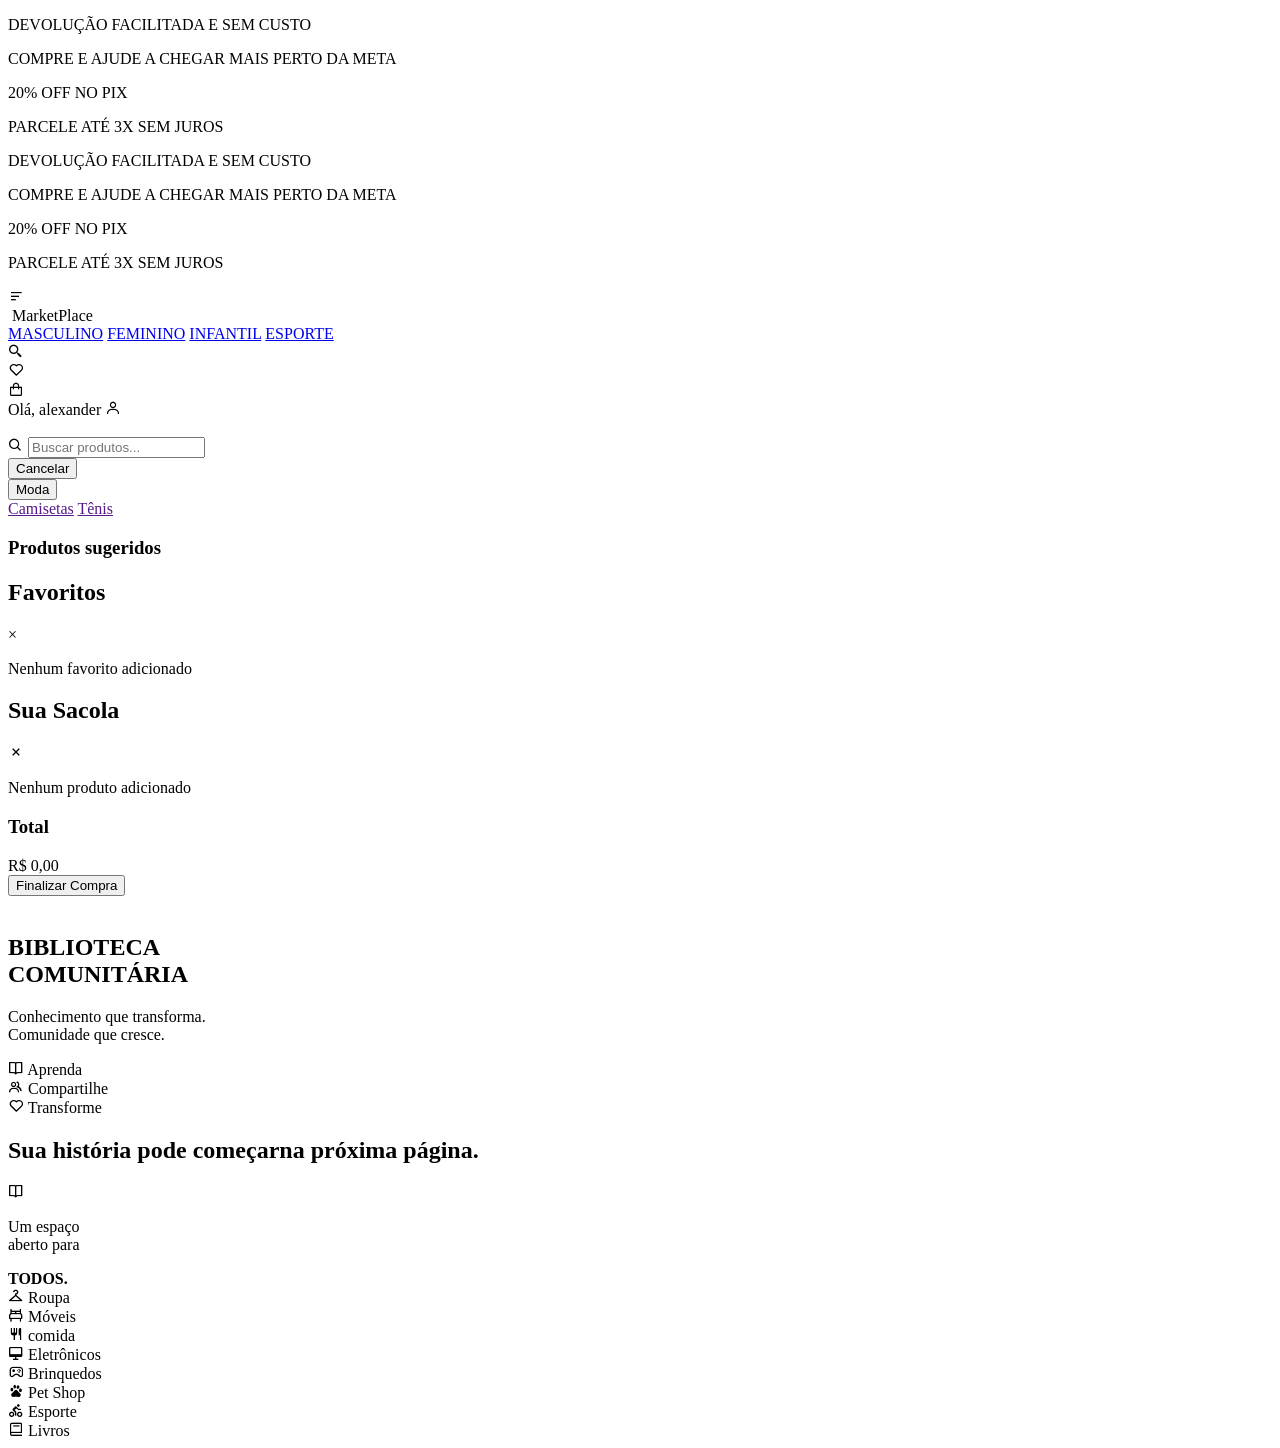
==== cliente/index.html @ d00f8515 "Create index.html" ====
<!DOCTYPE html>
<html lang="pt-br">

<head>
    <meta charset="UTF-8">
    <meta name="viewport" content="width=device-width, initial-scale=1.0">
    <link rel="stylesheet" href="/assets/css/telas.css">
    <link href="https://unpkg.com/boxicons@2.1.4/css/boxicons.min.css" rel="stylesheet" />
    <title>Document</title>
</head>

<body>

    <!-- ===================== TOPO FIXO ===================== -->
    <div class="top-fixed">

        <!-- BARRA DE OFERTAS -->
        <div class="offers-bar">
            <div class="promo-track">
                <div class="promo">
                    <p>DEVOLUÇÃO FACILITADA E SEM CUSTO</p>
                    <p>COMPRE E AJUDE A CHEGAR MAIS PERTO DA META</p>
                    <p><span>20%</span> OFF NO PIX</p>
                    <p>PARCELE ATÉ 3X SEM JUROS</p>
                </div>
                <div class="promo">
                    <p>DEVOLUÇÃO FACILITADA E SEM CUSTO</p>
                    <p>COMPRE E AJUDE A CHEGAR MAIS PERTO DA META</p>
                    <p><span>20%</span> OFF NO PIX</p>
                    <p>PARCELE ATÉ 3X SEM JUROS</p>
                </div>
            </div>
        </div>

        <!-- MENU PRINCIPAL -->
        <nav class="main-header">
            <div class="menu-toggle">
                <i class='bx bx-menu-alt-left'></i>
            </div>
            <div class="logo">
                <img src="assets/img/marketplace.png" alt="">
                <span>MarketPlace</span>
            </div>
            <div class="main-nav">
                <a href="#">MASCULINO</a>
                <a href="#">FEMININO</a>
                <a href="#">INFANTIL</a>
                <a href="#">ESPORTE</a>
            </div>
            <div class="header-icons">
                <i class='bx bx-search-alt-2 search-btn'></i>
                <div class="favorite-menu">
                    <i class='bx bx-heart' id="favBtn"></i>
                    <span id="favCount">0</span>
                </div>
                <i class='bx bx-shopping-bag' id="bagBtn"></i>
                <div class="perfil-menu">
                    <span>Olá, alexander</span>
                    <i class='bx bx-user'></i>
                </div>
            </div>
        </nav>
    </div>

    <!-- ===================== BUSCA ===================== -->
    <div class="search-container">
        <div class="search-header">
            <div class="search-logo">
                <img src="assets/img/marketplace.png" alt="">
            </div>
            <div class="search-input-area">
                <i class='bx bx-search'></i>
                <input type="text" class="search-box" placeholder="Buscar produtos...">
            </div>
            <button class="close-search">Cancelar</button>
        </div>
        <div class="search-products">
            <div class="search-layout">

                <aside class="sidebar-category active">
                    <button class="sidebar-btn">Moda</button>
                    <div class="sidebar-submenu">
                        <a href="">Camisetas</a>
                        <a href="">Tênis</a>
                    </div>
                </aside>
            </div>
            <h3>Produtos sugeridos</h3>
            <div class="products-space"></div>
        </div>
    </div>

    <!-- ===================== PAINEL FAVORITOS ===================== -->
    <div class="fav-panel">
        <div class="fav-top">
            <h2>Favoritos</h2>
            <span id="closeFav" class="close-fav">&times;</span>
        </div>
        <div id="favItems" class="favItems"></div>
    </div>

    <!-- ===================== PAINEL SACOLA ===================== -->
    <div class="bag-panel" id="bagPanel">
        <div class="bag-top">
            <h2>Sua Sacola</h2>
            <i class='bx bx-x close-bag' id="closeBag"></i>
        </div>
        <div class="bagItems" id="bagItems">
            <div class="empty-bag">
                <p>Nenhum produto adicionado</p>
            </div>
        </div>
        <div class="bag-footer">
            <div class="total">
                <h3>Total</h3>
                <span id="totalPrice">R$ 0,00</span>
            </div>
            <button class="finish-btn" id="finishBtn">Finalizar Compra</button>
        </div>
    </div>

    <!-- ===================== BANNERS ===================== -->
    <section class="banners">
        <div class="slide active slide1">

            <div class="biblioteca-img">
                <img src="../assets/img/biblioteca.jpeg" alt="">
            </div>

            <div class="overlay"></div>

            <div class="biblioteca-content1 animate-up">
                <h1>BIBLIOTECA <br> COMUNITÁRIA</h1>

                <p>Conhecimento que transforma. <br>Comunidade que cresce.</p>

                <div class="icones">
                    <div class="infor">
                        <i class="bx bx-book-open"></i>
                        <span>Aprenda</span>
                    </div>

                    <div class="infor">
                        <i class="bx bx-group"></i>
                        <span>Compartilhe</span>
                    </div>

                    <div class="infor">
                        <i class="bx bx-heart"></i>
                        <span>Transforme</span>
                    </div>
                </div>

                <h2>Sua história pode começar<span>na próxima página.</span></h2>
            </div>

            <div class="circulo-info ">
                <i class="bx bx-book-open"></i>
                <p>Um espaço <br>aberto para
                </p>
                <strong>TODOS.</strong>
            </div>

        </div>
    </section>

    <div class="categoria">
        <div class="opcoes">
            <i class='bx bx-closet'></i>
            <span>Roupa</span>
        </div>

        <div class="opcoes">
            <i class='bx bx-bed'></i>
            <span>Móveis</span>
        </div>

        <div class="opcoes">
            <i class='bx bx-restaurant'></i>
            <span>comida</span>
        </div>

        <div class="opcoes">
            <i class='bx bx-desktop'></i>
            <span>Eletrônicos</span>
        </div>

        <div class="opcoes">
            <i class='bx bx-joystick'></i>
            <span>Brinquedos</span>
        </div>

        <div class="opcoes">
            <i class='bx bxl-baidu'></i>
            <span>Pet Shop</span>
        </div>

        <div class="opcoes">
            <i class='bx bx-cycling'></i>
            <span>Esporte</span>
        </div>

        <div class="opcoes">
            <i class='bx bx-book'></i>
            <span>Livros</span>
        </div>
    </div>


    <!-- ===================== PRODUTOS 01 ===================== -->
    <section class="main-offers animate">
        <div class="container" id="produtos-container01"></div>
    </section>

    <script src="/assets/js/telas.js"></script>
    <script src="/assets/js/favorito.js"></script>
    <script src="/assets/js/sacola.js"></script>
</body>

</html>
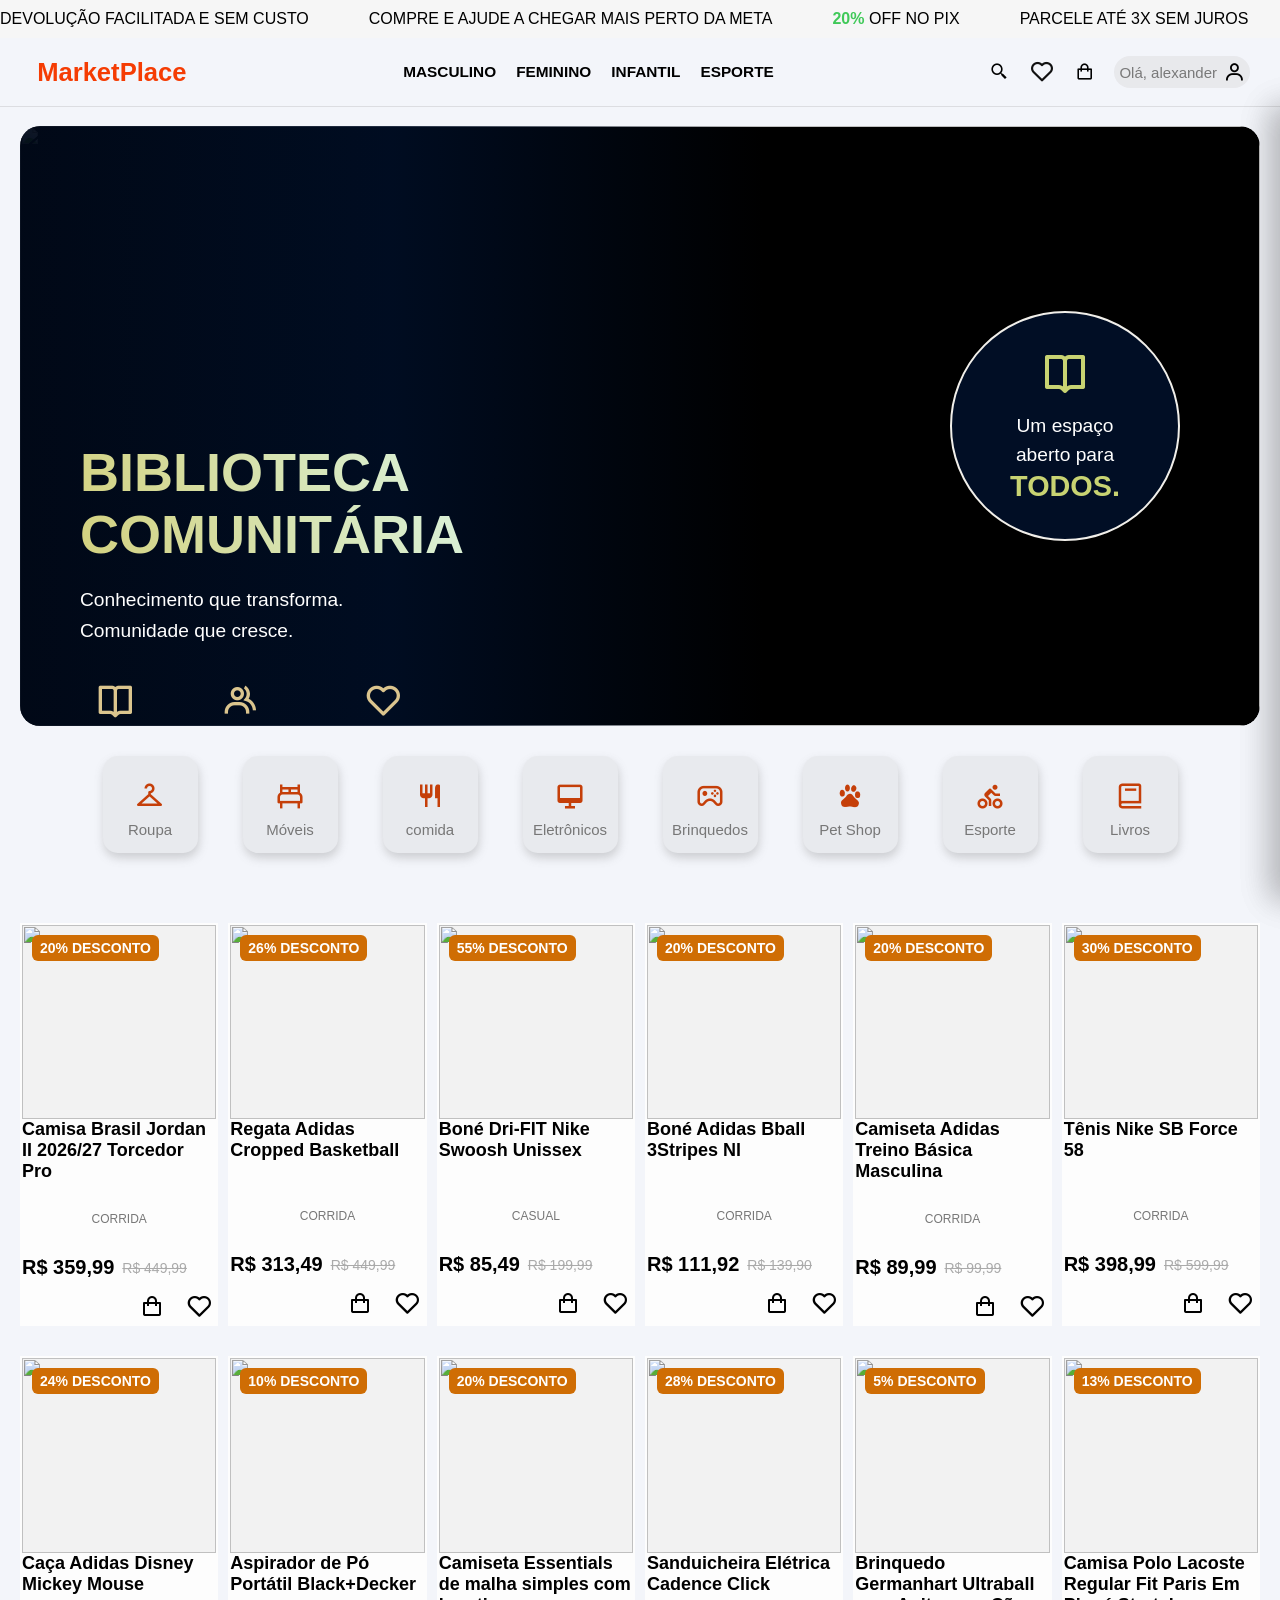
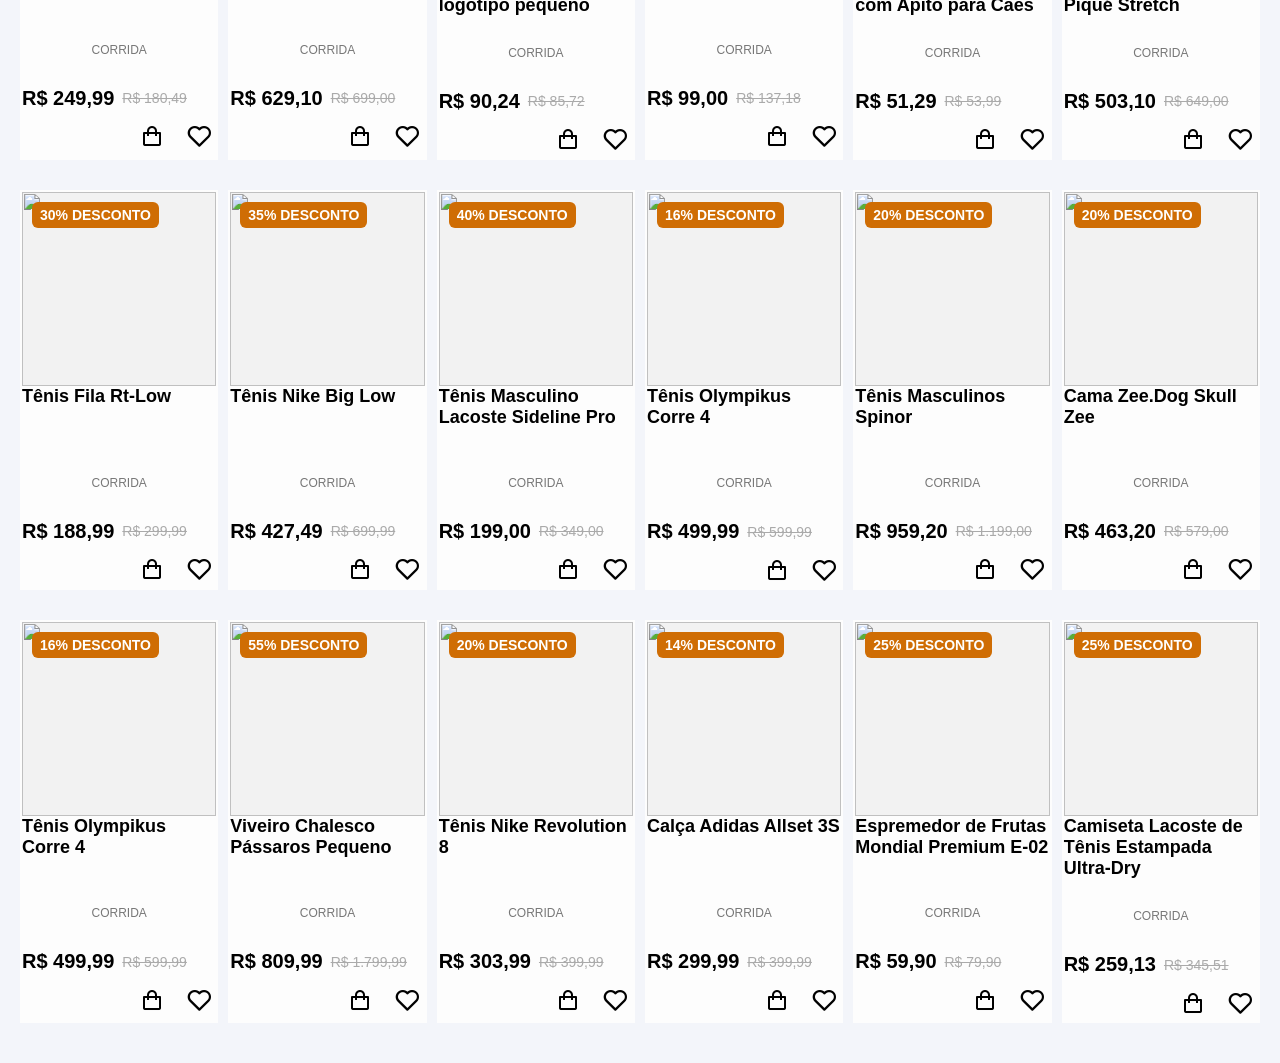
==== commit 88a1758e: "Update index.html" ====
--- a/cliente/index.html
+++ b/cliente/index.html
@@ -4,7 +4,7 @@
 <head>
     <meta charset="UTF-8">
     <meta name="viewport" content="width=device-width, initial-scale=1.0">
-    <link rel="stylesheet" href="/assets/css/telas.css">
+    <link rel="stylesheet" href="../assets/css/telas.css">
     <link href="https://unpkg.com/boxicons@2.1.4/css/boxicons.min.css" rel="stylesheet" />
     <title>Document</title>
 </head>
@@ -38,7 +38,7 @@
                 <i class='bx bx-menu-alt-left'></i>
             </div>
             <div class="logo">
-                <img src="assets/img/marketplace.png" alt="">
+                <img src="../assets/img/marketplace.png" alt="">
                 <span>MarketPlace</span>
             </div>
             <div class="main-nav">
@@ -66,7 +66,7 @@
     <div class="search-container">
         <div class="search-header">
             <div class="search-logo">
-                <img src="assets/img/marketplace.png" alt="">
+                <img src="../assets/img/marketplace.png" alt="">
             </div>
             <div class="search-input-area">
                 <i class='bx bx-search'></i>
@@ -212,9 +212,9 @@
         <div class="container" id="produtos-container01"></div>
     </section>
 
-    <script src="/assets/js/telas.js"></script>
-    <script src="/assets/js/favorito.js"></script>
-    <script src="/assets/js/sacola.js"></script>
+    <script src="../assets/js/telas.js"></script>
+    <script src="../assets/js/favorito.js"></script>
+    <script src="../assets/js/sacola.js"></script>
 </body>
 
 </html>
--- a/assets/css/telas.css
+++ b/assets/css/telas.css
@@ -0,0 +1,987 @@
+/* =============================================================
+   HOMES.CSS
+   ============================================================= */
+
+@import url('https://fonts.googleapis.com/css2?family=Bebas+Neue&family=Lobster+Two:ital,wght@0,400;0,700;1,400;1,700&family=Oswald:wght@200..700&family=Permanent+Marker&family=SN+Pro:ital,wght@0,200..900;1,200..900&display=swap');
+
+
+/* =============================================================
+   VARIÁVEIS GLOBAIS
+   ============================================================= */
+
+:root {
+    --cor-primaria: rgb(245, 60, 3);
+    --cor-hover: rgb(188, 131, 8);
+    --cor-fundo: #f3f5fa;
+    --cor-borda: #dcdde1;
+    --cor-sombra: rgba(0, 0, 0, 0.15);
+    --raio-painel: 18px;
+    --transicao: 0.3s ease;
+    --transicao-painel: 0.4s ease;
+}
+
+
+/* =============================================================
+   RESET BÁSICO
+   ============================================================= */
+
+* {
+    margin: 0;
+    padding: 0;
+    box-sizing: border-box;
+    font-family: Arial, Helvetica, sans-serif;
+}
+
+html,
+body {
+    overflow-x: hidden;
+}
+
+body {
+    background: var(--cor-fundo);
+    /* Compensa a altura do header fixo (barra de ofertas ~40px + menu ~66px) */
+    padding-top: 106px;
+}
+
+body.loading {
+    overflow: hidden;
+    height: 100vh;
+}
+
+
+/* =============================================================
+   BARRA DE OFERTAS (TICKER)
+   ============================================================= */
+
+.offers-bar {
+    overflow: hidden;
+    background: #f6f6f6;
+    padding: 10px 0;
+}
+
+.promo-track {
+    display: flex;
+    gap: 50px;
+    width: max-content;
+    animation: scroll 15s linear infinite;
+}
+
+.promo {
+    display: flex;
+    gap: 60px;
+}
+
+.promo p {
+    font-weight: 300;
+    color: black;
+}
+
+.promo span {
+    color: #40c959;
+    font-weight: bold;
+}
+
+@keyframes scroll {
+    from {
+        transform: translateX(0);
+    }
+
+    to {
+        transform: translateX(-50%);
+    }
+}
+
+
+
+/* =============================================================
+   HEADER & NAVEGAÇÃO
+   ============================================================= */
+
+.top-fixed {
+    position: fixed;
+    top: 0;
+    left: 0;
+    width: 100%;
+    z-index: 9999;
+    transition: transform 0.35s ease, box-shadow 0.35s ease;
+}
+
+/* Classe adicionada pelo JS ao rolar para baixo */
+.top-fixed.hidden {
+    transform: translateY(-100%);
+}
+
+/* Classe adicionada pelo JS ao sair do topo */
+.top-fixed.scrolled {
+    box-shadow: 0 4px 20px var(--cor-sombra);
+}
+
+/* .main-header é apenas layout interno — sem position próprio */
+.main-header {
+    display: flex;
+    align-items: center;
+    justify-content: space-between;
+    padding: 18px 30px;
+    border-bottom: 1px solid var(--cor-borda);
+    background: var(--cor-fundo);
+}
+
+.menu-toggle {
+    display: none;
+}
+
+.logo {
+    font-size: clamp(18px, 2vw, 28px);
+    font-weight: bold;
+    color: var(--cor-primaria);
+}
+
+.main-nav {
+    display: flex;
+    list-style: none;
+    gap: 20px;
+    font-size: clamp(14px, 1.2vw, 18px);
+}
+
+.main-nav a {
+    text-decoration: none;
+    color: black;
+    font-family: 'Fira Sans', sans-serif;
+    font-weight: 600;
+    transition: color var(--transicao);
+}
+
+.main-nav a:hover {
+    color: var(--cor-hover);
+}
+
+.header-icons {
+    display: flex;
+    align-items: center;
+    gap: 20px;
+    font-size: clamp(16px, 1.5vw, 22px);
+    color: black;
+    cursor: pointer;
+}
+
+.perfil-menu{
+    display: flex;
+    align-items: center;
+    padding: 5px;
+    background: #c3c1c13d;
+    border-radius: 50px;
+    gap: 6px;
+    cursor: pointer;
+}
+
+.perfil-menu i{
+    font-size: 22px;
+}
+
+.perfil-menu span{
+    font-size: 15px;
+    display: block;
+    font-weight: 500;
+    color: #797979;
+}
+
+.perfil-menu span:hover{
+    color: black;
+}
+
+
+/* =============================================================
+   BARRA DE PESQUISA
+   ============================================================= */
+
+.search-container {
+    position: fixed;
+    top: 0;
+    left: 0;
+    width: 100%;
+    height: 65vh;
+    background: #fff;
+    z-index: 99999;
+    transform: translateY(-100%);
+    transition: .5s ease;
+}
+
+.search-container.active {
+    transform: translateY(0);
+}
+
+.search-header {
+    width: 100%;
+    height: 90px;
+    display: flex;
+    align-items: center;
+    justify-content: space-between;
+    padding: 0 60px;
+    border-bottom: 1px solid #eee;
+}
+
+.search-logo img {
+    width: 45px;
+}
+
+.search-input-area {
+    width: 600px;
+    height: 55px;
+    background: #f5f5f5;
+    border-radius: 40px;
+    display: flex;
+    align-items: center;
+    padding: 0 20px;
+    gap: 10px;
+}
+
+.search-input-area i {
+    font-size: 22px;
+    color: #666;
+}
+
+.search-box {
+    width: 100%;
+    height: 100%;
+    border: none;
+    outline: none;
+    background: transparent;
+    font-size: 17px;
+}
+
+.close-search {
+    border: none;
+    background: none;
+    font-size: 16px;
+    cursor: pointer;
+}
+
+.search-products {
+    padding: 40px 60px;
+}
+
+.search-products h3 {
+    font-size: 22px;
+    margin-bottom: 20px;
+}
+
+.products-space {
+    width: 50%;
+    right: -15px;
+    height: 250px;
+    border-radius: 20px;
+    background: #f5f5f5;
+}
+
+.search-layout{
+    display: flex;
+    gap: 20px;
+    margin-top: 20px;
+    align-items: flex-start;
+
+}
+
+/* =============================================================
+   FAVORITOS — ESPECÍFICO
+   ============================================================= */
+
+.favorite-menu {
+    position: relative;
+    display: flex;
+    align-items: center;
+    justify-content: center;
+    cursor: pointer;
+}
+
+#favBtn {
+    font-size: 26px;
+    color: #111;
+    cursor: pointer;
+}
+
+#favCount {
+    position: absolute;
+    top: -8px;
+    right: -10px;
+    width: 20px;
+    height: 20px;
+    border-radius: 50%;
+    background: #ff4d00;
+    color: white;
+    font-size: 12px;
+    font-weight: bold;
+    display: none;
+    align-items: center;
+    justify-content: center;
+}
+
+.fav-item {
+    position: relative;
+}
+
+.fav-info .fav-price {
+    margin-bottom: 12px;
+}
+
+.fav-bag-btn {
+    width: fit-content;
+    border: none;
+    background: #111;
+    color: white;
+    padding: 10px 15px;
+    border-radius: 12px;
+    cursor: pointer;
+    display: flex;
+    align-items: center;
+    gap: 8px;
+    transition: var(--transicao);
+}
+
+.fav-bag-btn:hover {
+    background: #333;
+}
+
+.remove-fav {
+    position: absolute;
+    right: 15px;
+    bottom: 15px;
+    border: none;
+    background: transparent;
+    color: #d60000;
+    cursor: pointer;
+    font-size: 20px;
+}
+
+
+/* =============================================================
+   SACOLA — ESPECÍFICO
+   ============================================================= */
+
+.close-bag {
+    font-size: 28px;
+}
+
+.bag-info {
+    justify-content: space-between;
+}
+
+.bag-info .bag-price {
+    margin-top: 6px;
+}
+
+.quantity {
+    display: flex;
+    align-items: center;
+    gap: 10px;
+    margin-top: 12px;
+}
+
+.quantity button {
+    width: 28px;
+    height: 28px;
+    border: none;
+    border-radius: 8px;
+    background: #111;
+    color: white;
+    cursor: pointer;
+    font-size: 18px;
+}
+
+.quantity span {
+    font-size: 16px;
+    font-weight: bold;
+}
+
+.remove-item {
+    margin-top: 12px;
+    border: none;
+    background: transparent;
+    color: #d60000;
+    font-size: 14px;
+    cursor: pointer;
+    width: fit-content;
+}
+
+.bag-footer {
+    padding: 20px;
+    border-top: 1px solid #eee;
+    background: #fff;
+}
+
+.total {
+    display: flex;
+    align-items: center;
+    justify-content: space-between;
+    margin-bottom: 15px;
+}
+
+.total h3 {
+    font-size: 18px;
+}
+
+.total span {
+    font-size: 22px;
+    font-weight: bold;
+}
+
+.finish-btn {
+    width: 100%;
+    height: 52px;
+    border: none;
+    border-radius: 15px;
+    background: #e84d0e;
+    color: white;
+    font-size: 16px;
+    font-weight: bold;
+    cursor: pointer;
+    transition: var(--transicao);
+}
+
+.finish-btn:hover {
+    background: #c53f09;
+}
+
+
+/* =============================================================
+   CORAÇÃO — ÍCONE DE FAVORITO
+   ============================================================= */
+
+.heart {
+    width: 35px;
+    height: 35px;
+    display: flex;
+    align-items: center;
+    justify-content: center;
+    position: relative;
+    cursor: pointer;
+    user-select: none;
+}
+
+.heart i {
+    font-size: 28px;
+    position: absolute;
+    transition: opacity 0.2s ease;
+}
+
+.heart .cheio {
+    opacity: 0;
+}
+
+.heart .vazio {
+    opacity: 1;
+}
+
+.heart:not(.ativo):hover .vazio,
+.heart.ativo .vazio {
+    opacity: 0;
+}
+
+.heart:not(.ativo):hover .cheio,
+.heart.ativo .cheio {
+    opacity: 1;
+}
+
+
+/* =============================================================
+   SACOLA — ÍCONE DO CARD
+   ============================================================= */
+
+.bag {
+    width: 35px;
+    height: 35px;
+    display: flex;
+    align-items: center;
+    justify-content: center;
+    cursor: pointer;
+    position: relative;
+}
+
+.bag i {
+    font-size: 24px;
+    position: absolute;
+}
+
+.bag .vazio {
+    opacity: 1;
+}
+
+.bag .cheio {
+    opacity: 0;
+}
+
+.bag:hover .vazio,
+.bag.ativo .vazio {
+    opacity: 0;
+}
+
+.bag:hover .cheio,
+.bag.ativo .cheio {
+    opacity: 1;
+}
+
+
+/* =============================================================
+   PAINÉIS LATERAIS — BASE COMPARTILHADA
+   ============================================================= */
+
+.fav-panel,
+.bag-panel {
+    position: fixed;
+    top: 106px;
+    right: -420px;
+    width: 420px;
+    height: calc(100vh - 106px);
+    background: #fff;
+    box-shadow: -10px 0 30px var(--cor-sombra);
+    z-index: 9999;
+    transition: var(--transicao-painel);
+    display: flex;
+    flex-direction: column;
+}
+
+body.fav-open .fav-panel,
+body.bag-open .bag-panel {
+    right: 0;
+}
+
+.fav-top,
+.bag-top {
+    padding: 20px;
+    border-bottom: 1px solid #eee;
+    display: flex;
+    align-items: center;
+    justify-content: space-between;
+}
+
+.fav-top h2,
+.bag-top h2 {
+    font-size: 24px;
+    color: #111;
+}
+
+.close-fav,
+.close-bag {
+    font-size: 30px;
+    cursor: pointer;
+    color: #555;
+}
+
+.favItems,
+.bagItems {
+    flex: 1;
+    overflow-y: auto;
+    padding: 20px;
+}
+
+.favItems::-webkit-scrollbar,
+.bagItems::-webkit-scrollbar {
+    width: 6px;
+}
+
+.favItems::-webkit-scrollbar-thumb,
+.bagItems::-webkit-scrollbar-thumb {
+    background: #ccc;
+    border-radius: 10px;
+}
+
+.fav-item,
+.bag-item {
+    display: flex;
+    gap: 15px;
+    padding: 15px;
+    border: 1px solid #eee;
+    border-radius: var(--raio-painel);
+    margin-bottom: 15px;
+    background: #fafafa;
+}
+
+.fav-item img,
+.bag-item img {
+    width: 90px;
+    height: 90px;
+    object-fit: contain;
+    background: #f3f3f3;
+    border-radius: 12px;
+}
+
+.fav-info,
+.bag-info {
+    flex: 1;
+    display: flex;
+    flex-direction: column;
+    justify-content: center;
+}
+
+.fav-info h4,
+.bag-info h4 {
+    font-size: 15px;
+    color: #111;
+    line-height: 1.4;
+    margin-bottom: 8px;
+}
+
+.fav-price,
+.bag-price {
+    font-size: 18px;
+    font-weight: bold;
+    color: #000;
+}
+
+.empty-fav,
+.empty-bag {
+    text-align: center;
+    margin-top: 50px;
+    color: #777;
+}
+
+
+/* =============================================================
+   BANNERS (HERO / CARROSSEL)
+   ============================================================= */
+
+.banners {
+    min-height: 600px;
+    margin: 20px;
+    border-radius: 20px;
+    position: relative;
+    overflow: hidden;
+}
+
+.slide {
+    position: absolute;
+    width: 100%;
+    height: 100%;
+    opacity: 0;
+    transition: 1s ease;
+}
+
+.slide.active {
+    opacity: 1;
+}
+
+.dots {
+    position: absolute;
+    bottom: 20px;
+    width: 100%;
+    display: flex;
+    justify-content: center;
+    gap: 10px;
+    z-index: 10;
+}
+
+.dot {
+    width: 12px;
+    height: 12px;
+    border-radius: 50%;
+    background: rgba(255, 255, 255, 0.4);
+    cursor: pointer;
+    transition: var(--transicao);
+}
+
+.dot.active {
+    width: 35px;
+    border-radius: 20px;
+    background: white;
+}
+
+
+.slide1 {
+    background: black;
+    border-radius: 20px;
+}
+
+/* SOBREPOSIÇÃO */
+
+.overlay{
+    position: absolute;
+    top: 0;
+    left: 0;
+    width: 60%;
+    height: 100%;
+    z-index: 2;
+    background: linear-gradient(to right, rgba(1, 9, 24, 0.95), rgba(0, 15, 40, 0.826), transparent);
+}
+
+/* CONTEÚDO */
+
+.biblioteca-content1 {
+    position: absolute;
+    top: 50%;
+    left: 60px;
+    z-index: 3;
+    max-width: 650px;
+}
+
+.biblioteca-content1 h1 {
+    font-size: clamp(54px, 3vw, 16vh);
+    margin: 15px 0;
+    background: linear-gradient(70deg, #d3d17f, #dbf7e9);
+    background-clip: text;
+    -webkit-text-fill-color: transparent;
+    margin-bottom: 20px;
+}
+
+.biblioteca-content1 p {
+    color: #ffffff;
+    font-size: 1.2rem;
+    line-height: 1.6;
+    margin-bottom: 35px;
+}
+
+/* ICONES */
+
+.icones{
+    display: flex;
+    gap: 40px;
+    margin-bottom: 40px;
+}
+
+.infor{
+    display: flex;
+    flex-direction: column;
+    align-items: center;
+    color: white;
+}
+
+.infor i{
+    font-size: 2.5rem;
+    color: #dbc58e;
+    margin-bottom: 10px;
+}
+
+.infor span{
+    font-size: 0.9rem;
+    text-transform: uppercase;
+}
+
+/* FRASE FINAL  */
+
+.biblioteca-content1 h2{
+    color: rgb(235, 223, 182);
+    font-size: 2rem;
+    font-weight: 500;
+    line-height: 1.3;
+}
+
+.biblioteca-content1 h2 span{
+    display: block;
+    color: rgb(229, 210, 149);
+    font-size: 3rem;
+    font-weight: 700;
+}
+
+/* CIRCULO */
+
+.circulo-info{
+    position: absolute;
+    right: 80px;
+    top: 50%;
+    transform: translateY(-50%);
+    width: 230px;
+    height: 230px;
+    border: 2px solid #f1efea;
+    border-radius: 50%;
+    background: rgba(2, 15, 39, 0.968);
+    display: flex;
+    flex-direction: column;
+    justify-content: center;
+    align-items: center;
+    text-align: center;
+    color: white;
+    z-index: 3;
+}
+
+.circulo-info i{
+    font-size: 3rem;
+    color: #c8d372;
+    margin-bottom: 15px;
+}
+
+.circulo-info p{
+    margin: 0;
+    font-size: 1.2rem;
+    line-height: 1.5;
+}
+
+.circulo-info strong{
+    font-size: 1.8rem;
+    color: #c8d372;
+}
+
+/* imagem  */
+
+.biblioteca-img {
+    position: absolute;
+    width: 100%;
+    height: 100%;  
+    top: 0;
+    left: 0;
+    z-index: 1;
+}
+
+.biblioteca-img img {
+    width: 100%;
+    height: 100%;
+    object-fit: cover;
+    border-radius: 20px;
+}
+
+
+/* =============================================================
+   CATEGORIA
+   ============================================================= */
+.categoria{
+    margin: 30px;
+    display: flex;
+    gap: 5vh;
+    justify-content: center;
+    flex-wrap: wrap;
+    cursor: pointer;
+}
+
+.opcoes{
+    display: flex;
+    width: 95px;
+    background: #c7c6c641;
+    border-radius: 15px;
+    box-shadow: 1px 5px 10px rgba(110, 110, 110, 0.29);
+    padding: 15px;
+    flex-direction: column;
+    align-items: center;
+    cursor: pointer;
+}
+
+.opcoes:hover{
+    background: rgba(157, 156, 156, 0.281);
+}
+
+.opcoes i{
+    font-size: 30px;
+    color: #c53f09;
+    margin: 10px;
+}
+
+.opcoes span{
+    font-size: 15px;
+}
+
+
+
+
+
+
+/* =============================================================
+   CARDS DE PRODUTO
+   ============================================================= */
+
+.container {
+    display: grid;
+    grid-template-columns: repeat(6, 1fr);
+    justify-content: center;
+    row-gap: 30px;
+    column-gap: 10px;
+    padding: 40px 20px;
+}
+
+.card {
+    display: flex;
+    flex-direction: column;
+    justify-content: flex-start;
+    width: 100%;
+    min-height: 320px;
+    background: #fdfdfd;
+    cursor: pointer;
+    border: 2px solid transparent;
+    position: relative;
+    transition: all 0.6s ease, box-shadow 0.3s ease;
+}
+
+.card:hover {
+    border: 2px solid black;
+    transform: translateY(-5px);
+    box-shadow: 0 10px 25px rgba(0, 0, 0, 0.15);
+}
+
+.actions {
+    display: flex;
+    flex-direction: row;
+    justify-content: flex-end;
+    align-items: center;
+    gap: 12px;
+    padding-top: 10px;
+}
+
+.img-produto {
+    background: #f2f2f2;
+    width: 100%;
+    aspect-ratio: 1/1;
+    display: flex;
+    align-items: center;
+    justify-content: center;
+}
+
+.img-produto img {
+    width: 100%;
+    height: 100%;
+    object-fit: contain;
+}
+
+.titulo {
+    font-size: 18px;
+    font-weight: 600;
+    min-height: 60px;
+}
+
+.categoria {
+    font-size: 12px;
+    color: #777;
+}
+
+.price {
+    display: flex;
+    align-items: center;
+    gap: 8px;
+}
+
+.preco-atual {
+    font-weight: bold;
+    font-size: 20px;
+}
+
+.preco-antigo {
+    font-size: 14px;
+    text-decoration: line-through;
+    color: #aaa;
+}
+
+.card .promo {
+    position: absolute;
+    top: 10px;
+    left: 10px;
+    background: #cf6d04;
+    color: white;
+    font-size: 14px;
+    font-weight: bold;
+    padding: 5px 8px;
+    border-radius: 6px;
+    width: fit-content;
+    z-index: 10;
+    display: block;
+    gap: unset;
+    animation: none;
+}
+
+
+/* =============================================================
+   ANIMAÇÃO AO SCROLL
+   ============================================================= */
+
+.animate {
+    opacity: 0;
+    transition: all 0.8s ease;
+}
+
+.animate.show {
+    opacity: 1;
+    transform: translateY(0);
+}
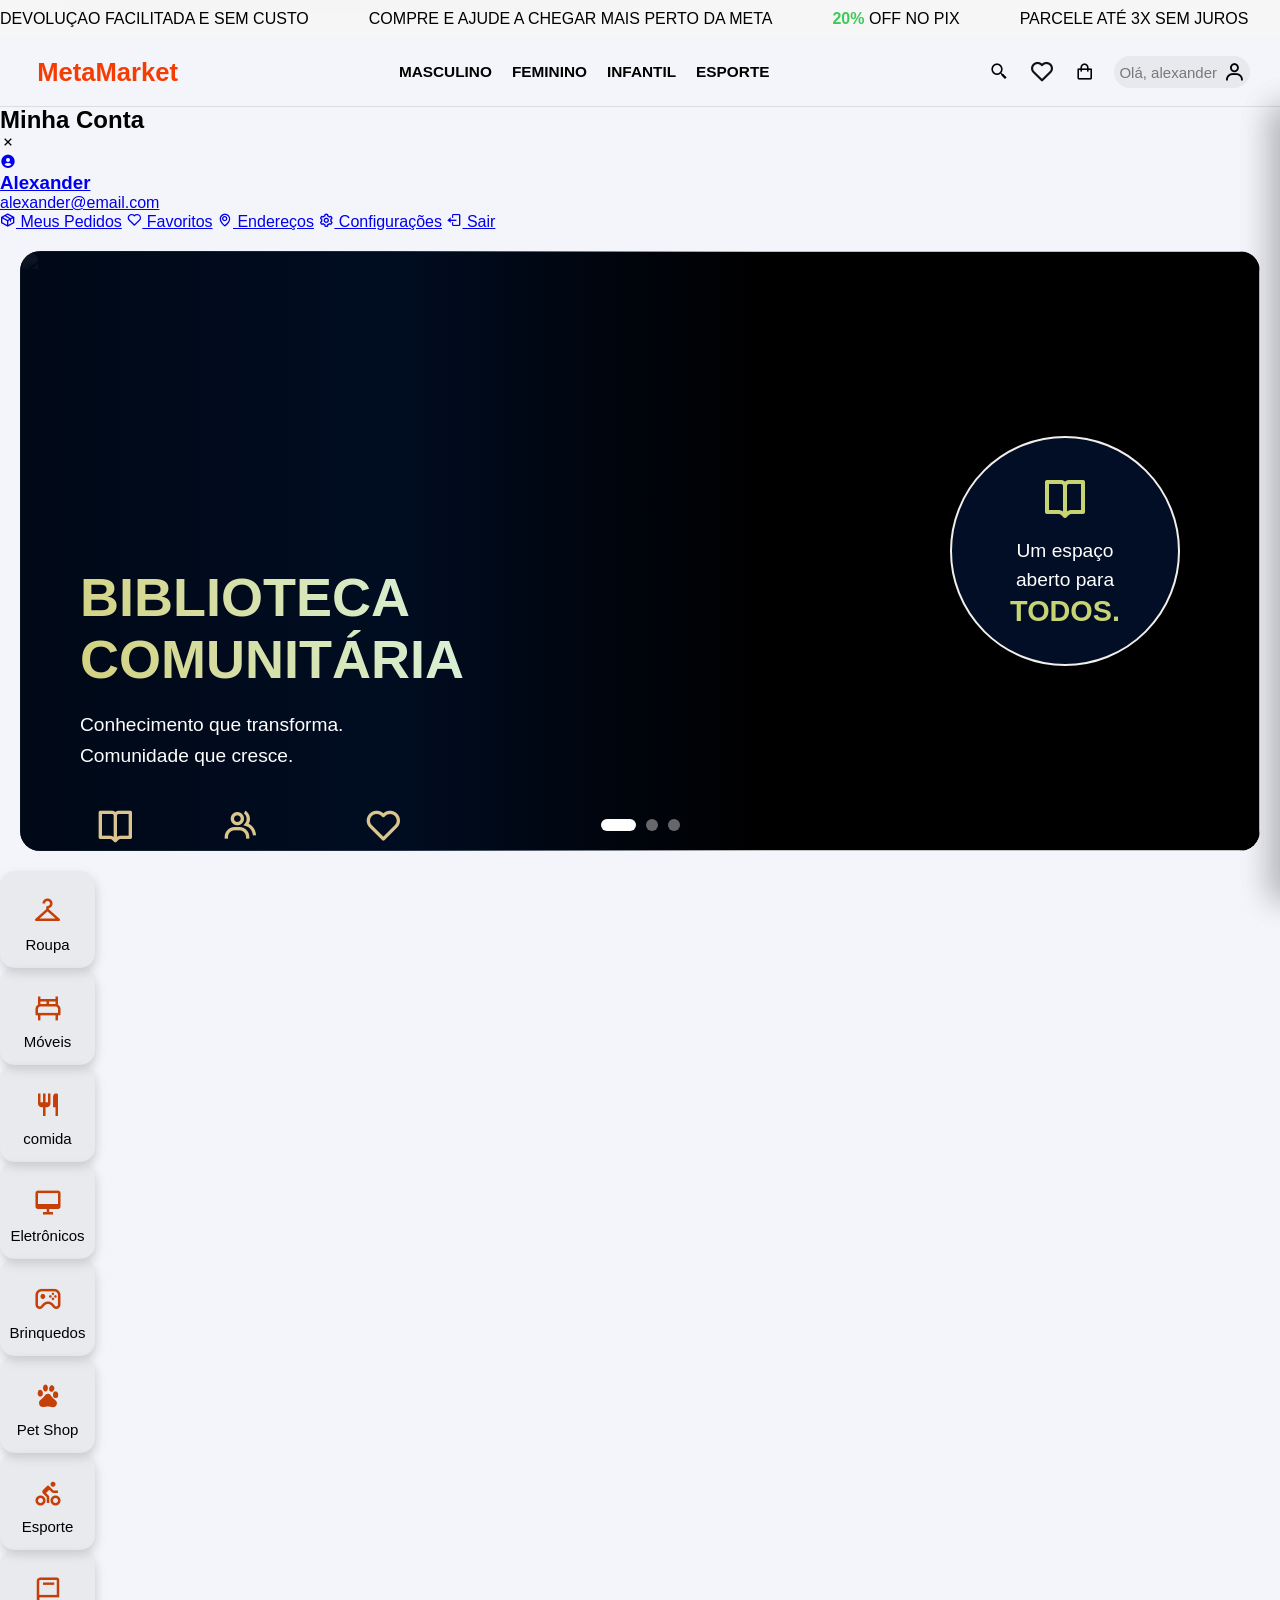
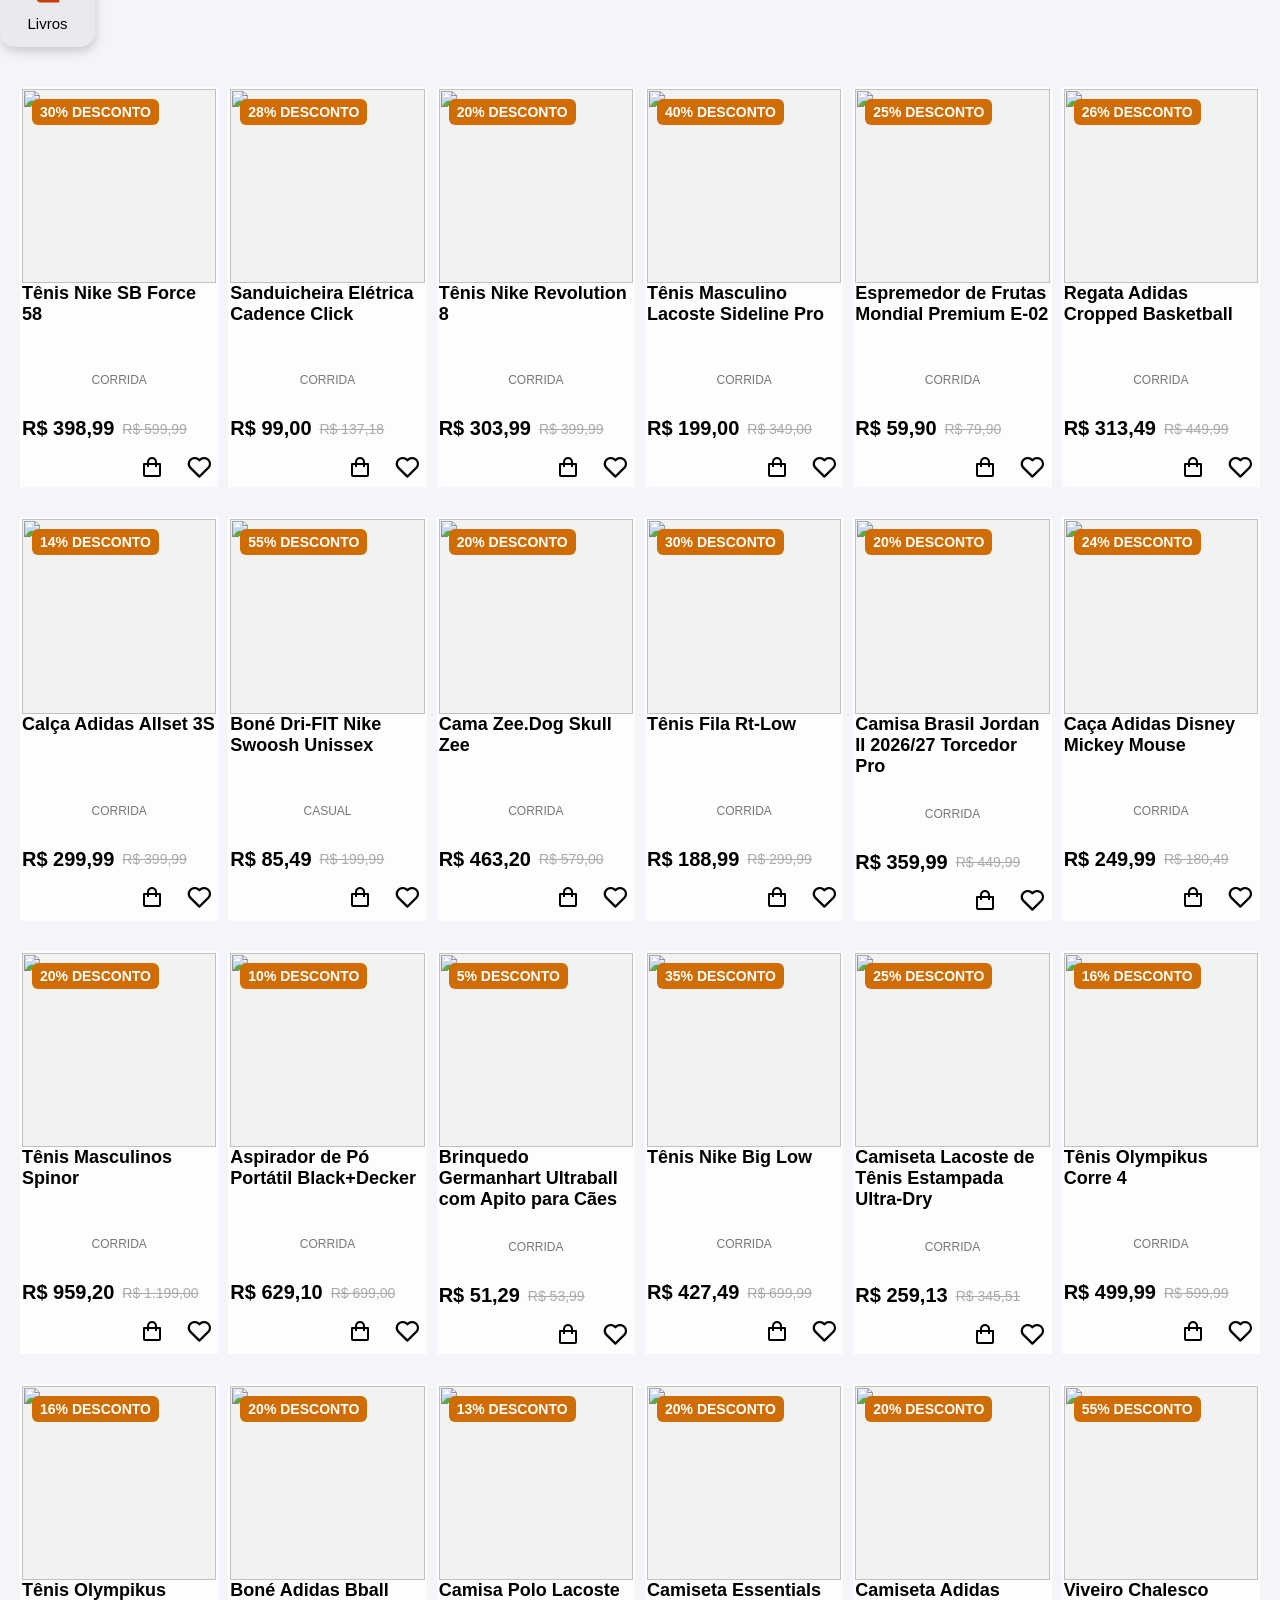
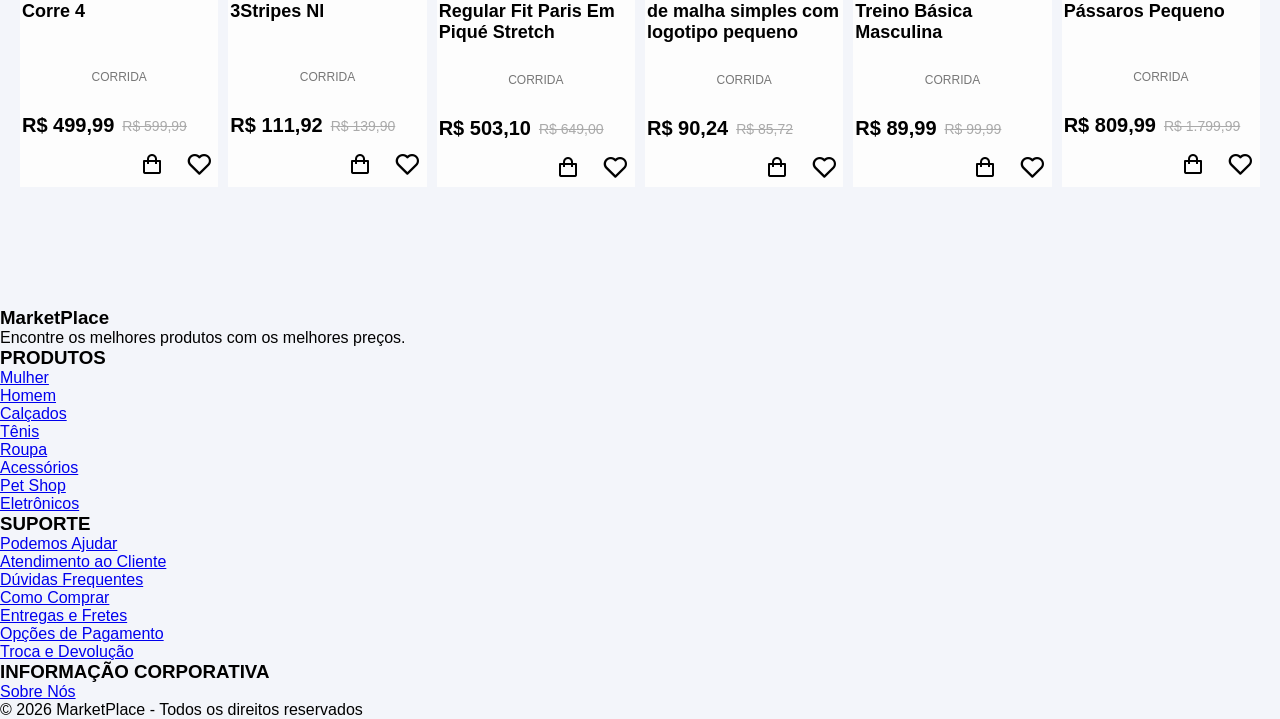
==== commit b84db8cc: "Update index.html" ====
--- a/cliente/index.html
+++ b/cliente/index.html
@@ -1,3 +1,7 @@
+<!-- =============================================================
+   cliente/index.html
+   ============================================================= -->
+
 <!DOCTYPE html>
 <html lang="pt-br">
 
@@ -6,7 +10,7 @@
     <meta name="viewport" content="width=device-width, initial-scale=1.0">
     <link rel="stylesheet" href="../assets/css/telas.css">
     <link href="https://unpkg.com/boxicons@2.1.4/css/boxicons.min.css" rel="stylesheet" />
-    <title>Document</title>
+    <title>MetaMarket</title>
 </head>
 
 <body>
@@ -39,7 +43,7 @@
             </div>
             <div class="logo">
                 <img src="../assets/img/marketplace.png" alt="">
-                <span>MarketPlace</span>
+                <span>MetaMarket</span>
             </div>
             <div class="main-nav">
                 <a href="#">MASCULINO</a>
@@ -54,7 +58,7 @@
                     <span id="favCount">0</span>
                 </div>
                 <i class='bx bx-shopping-bag' id="bagBtn"></i>
-                <div class="perfil-menu">
+                <div class="perfil-menu" id="profileBtn">
                     <span>Olá, alexander</span>
                     <i class='bx bx-user'></i>
                 </div>
@@ -74,19 +78,32 @@
             </div>
             <button class="close-search">Cancelar</button>
         </div>
-        <div class="search-products">
-            <div class="search-layout">
-
-                <aside class="sidebar-category active">
-                    <button class="sidebar-btn">Moda</button>
-                    <div class="sidebar-submenu">
-                        <a href="">Camisetas</a>
-                        <a href="">Tênis</a>
-                    </div>
-                </aside>
-            </div>
-            <h3>Produtos sugeridos</h3>
-            <div class="products-space"></div>
+
+        <div class="search-body">
+
+            <!-- MENU LATERAL DE CATEGORIAS -->
+            <aside class="search-categories">
+                <h4>Categorias</h4>
+                <ul>
+                    <li class="cat-item active" data-categoria="todos">Todos</li>
+                    <li class="cat-item" data-categoria="masculino">Masculino</li>
+                    <li class="cat-item" data-categoria="feminino">Feminino</li>
+                    <li class="cat-item" data-categoria="infantil">Infantil</li>
+                    <li class="cat-item" data-categoria="roupas">Roupas</li>
+                    <li class="cat-item" data-categoria="moveis">Móveis</li>
+                    <li class="cat-item" data-categoria="eletrodomesticos">Eletrodomésticos</li>
+                    <li class="cat-item" data-categoria="brinquedos">Brinquedos</li>
+                    <li class="cat-item" data-categoria="petshop">Pet Shop</li>
+                    <li class="cat-item" data-categoria="esporte">Esporte</li>
+                    <li class="cat-item" data-categoria="livros">Livros</li>
+                </ul>
+            </aside>
+
+            <!-- ÁREA PRINCIPAL DE RESULTADOS -->
+            <div class="search-products">
+                <div class="products-space"></div>
+            </div>
+
         </div>
     </div>
 
@@ -119,52 +136,126 @@
         </div>
     </div>
 
+    <!-- ===================== PAINEL PERFIL ===================== -->
+    <div class="profile-panel" id="profilePanel">
+
+        <div class="profile-top">
+            <h2>Minha Conta</h2>
+            <i class='bx bx-x close-profile' id="closeProfile"></i>
+        </div>
+
+        <div class="profile-content">
+
+            <a href="../perfil/" class="profile-user profile-user-link">
+                <i class='bx bxs-user-circle'></i>
+                <h3>Alexander</h3>
+                <p>alexander@email.com</p>
+            </a>
+
+            <div class="profile-links">
+                <a href="#"><i class='bx bx-package'></i> Meus Pedidos</a>
+                <a href="#"><i class='bx bx-heart'></i> Favoritos</a>
+                <a href="#"><i class='bx bx-map'></i> Endereços</a>
+                <a href="../perfil/"><i class='bx bx-cog'></i> Configurações</a>
+                <a href="../index.html" class="logout">
+                    <i class='bx bx-log-out'></i> Sair
+                </a>
+            </div>
+
+        </div>
+
+    </div>
+
     <!-- ===================== BANNERS ===================== -->
     <section class="banners">
         <div class="slide active slide1">
-
             <div class="biblioteca-img">
                 <img src="../assets/img/biblioteca.jpeg" alt="">
             </div>
-
             <div class="overlay"></div>
-
-            <div class="biblioteca-content1 animate-up">
+            <div class="biblioteca-content1 animate">
                 <h1>BIBLIOTECA <br> COMUNITÁRIA</h1>
-
                 <p>Conhecimento que transforma. <br>Comunidade que cresce.</p>
-
                 <div class="icones">
                     <div class="infor">
                         <i class="bx bx-book-open"></i>
                         <span>Aprenda</span>
                     </div>
-
                     <div class="infor">
                         <i class="bx bx-group"></i>
                         <span>Compartilhe</span>
                     </div>
-
                     <div class="infor">
                         <i class="bx bx-heart"></i>
                         <span>Transforme</span>
                     </div>
                 </div>
-
                 <h2>Sua história pode começar<span>na próxima página.</span></h2>
-            </div>
-
+                <a href="../perfil-publico/index.html" class="btn-ver-perfil">
+                    Conhecer o vendedor <i class='bx bx-right-arrow-alt'></i>
+                </a>
+            </div>
             <div class="circulo-info ">
                 <i class="bx bx-book-open"></i>
                 <p>Um espaço <br>aberto para
                 </p>
                 <strong>TODOS.</strong>
             </div>
-
+        </div>
+
+        <div class="slide slide2">
+
+            <div class="biblioteca-img">
+                <img src="../assets/img/idosos.jpeg" alt="Lar dos Idosos">
+            </div>
+
+            <div class="overlay2"></div>
+
+            <div class="biblioteca-content2 animate">
+
+                <span class="campanha">CAMPANHA</span>
+
+                <h1>LAR DOS <br> IDOSOS</h1>
+
+                <h2>Conforto e Dignidade</h2>
+
+                <div class="descricao">
+
+                    <h3>APOIE ESTA CAUSA</h3>
+
+                    <p>
+                        Criei esta campanha para contribuir com o Lar dos Idosos. Ao comprar os
+                        produtos participantes, você ajuda a alcançar nossa meta e apoia uma
+                        iniciativa voltada ao bem-estar e à qualidade de vida dos idosos.
+                    </p>
+
+                </div>
+            </div>
+
+            <div class="meta-card">
+                <span class="meta-label">
+                    META DA CAMPANHA
+                </span>
+                <div class="meta-valor" id="metaValor">
+                    R$ 0,00
+                </div>
+                <div class="barra">
+                    <div class="progresso" id="progressoMeta"></div>
+                </div>
+                <p class="meta-status" id="statusMeta">
+                    0% alcançado
+                </p>
+            </div>
+        </div>
+
+        <div class="dots">
+            <span class="dot active"></span>
+            <span class="dot"></span>
+            <span class="dot"></span>
         </div>
     </section>
 
-    <div class="categoria">
+    <section class="categoria-elementos">
         <div class="opcoes">
             <i class='bx bx-closet'></i>
             <span>Roupa</span>
@@ -204,7 +295,8 @@
             <i class='bx bx-book'></i>
             <span>Livros</span>
         </div>
-    </div>
+
+    </section>
 
 
     <!-- ===================== PRODUTOS 01 ===================== -->
@@ -212,6 +304,56 @@
         <div class="container" id="produtos-container01"></div>
     </section>
 
+    <!-- ===================== PRODUTOS 02 ===================== -->
+    <section class="main-offers animate">
+        <div class="container" id="produtos-container02"></div>
+    </section>
+
+    <!-- ===================== RODAPÉ ===================== -->
+    <footer class="footer">
+        <div class="footer-container">
+            <div class="footer-coll">
+                <h3>MarketPlace</h3>
+                <p>Encontre os melhores produtos com os melhores preços.</p>
+            </div>
+            <div class="footer-coll">
+                <h3>PRODUTOS</h3>
+                <ul>
+                    <li><a href="#">Mulher</a></li>
+                    <li><a href="#">Homem</a></li>
+                    <li><a href="#">Calçados</a></li>
+                    <li><a href="#">Tênis</a></li>
+                    <li><a href="#">Roupa</a></li>
+                    <li><a href="#">Acessórios</a></li>
+                    <li><a href="#">Pet Shop</a></li>
+                    <li><a href="#">Eletrônicos</a></li>
+                </ul>
+            </div>
+            <div class="footer-coll">
+                <h3>SUPORTE</h3>
+                <ul>
+                    <li><a href="#">Podemos Ajudar</a></li>
+                    <li><a href="#">Atendimento ao Cliente</a></li>
+                    <li><a href="#">Dúvidas Frequentes</a></li>
+                    <li><a href="#">Como Comprar</a></li>
+                    <li><a href="#">Entregas e Fretes</a></li>
+                    <li><a href="#">Opções de Pagamento</a></li>
+                    <li><a href="#">Troca e Devolução</a></li>
+                </ul>
+            </div>
+            <div class="footer-coll">
+                <h3>INFORMAÇÃO CORPORATIVA</h3>
+                <ul>
+                    <li><a href="#">Sobre Nós</a></li>
+                </ul>
+            </div>
+        </div>
+        <div class="footer-bottom">
+            <p>&copy; 2026 MarketPlace - Todos os direitos reservados</p>
+        </div>
+    </footer>
+
+    <script src="../assets/js/auth.js"></script>
     <script src="../assets/js/telas.js"></script>
     <script src="../assets/js/favorito.js"></script>
     <script src="../assets/js/sacola.js"></script>
